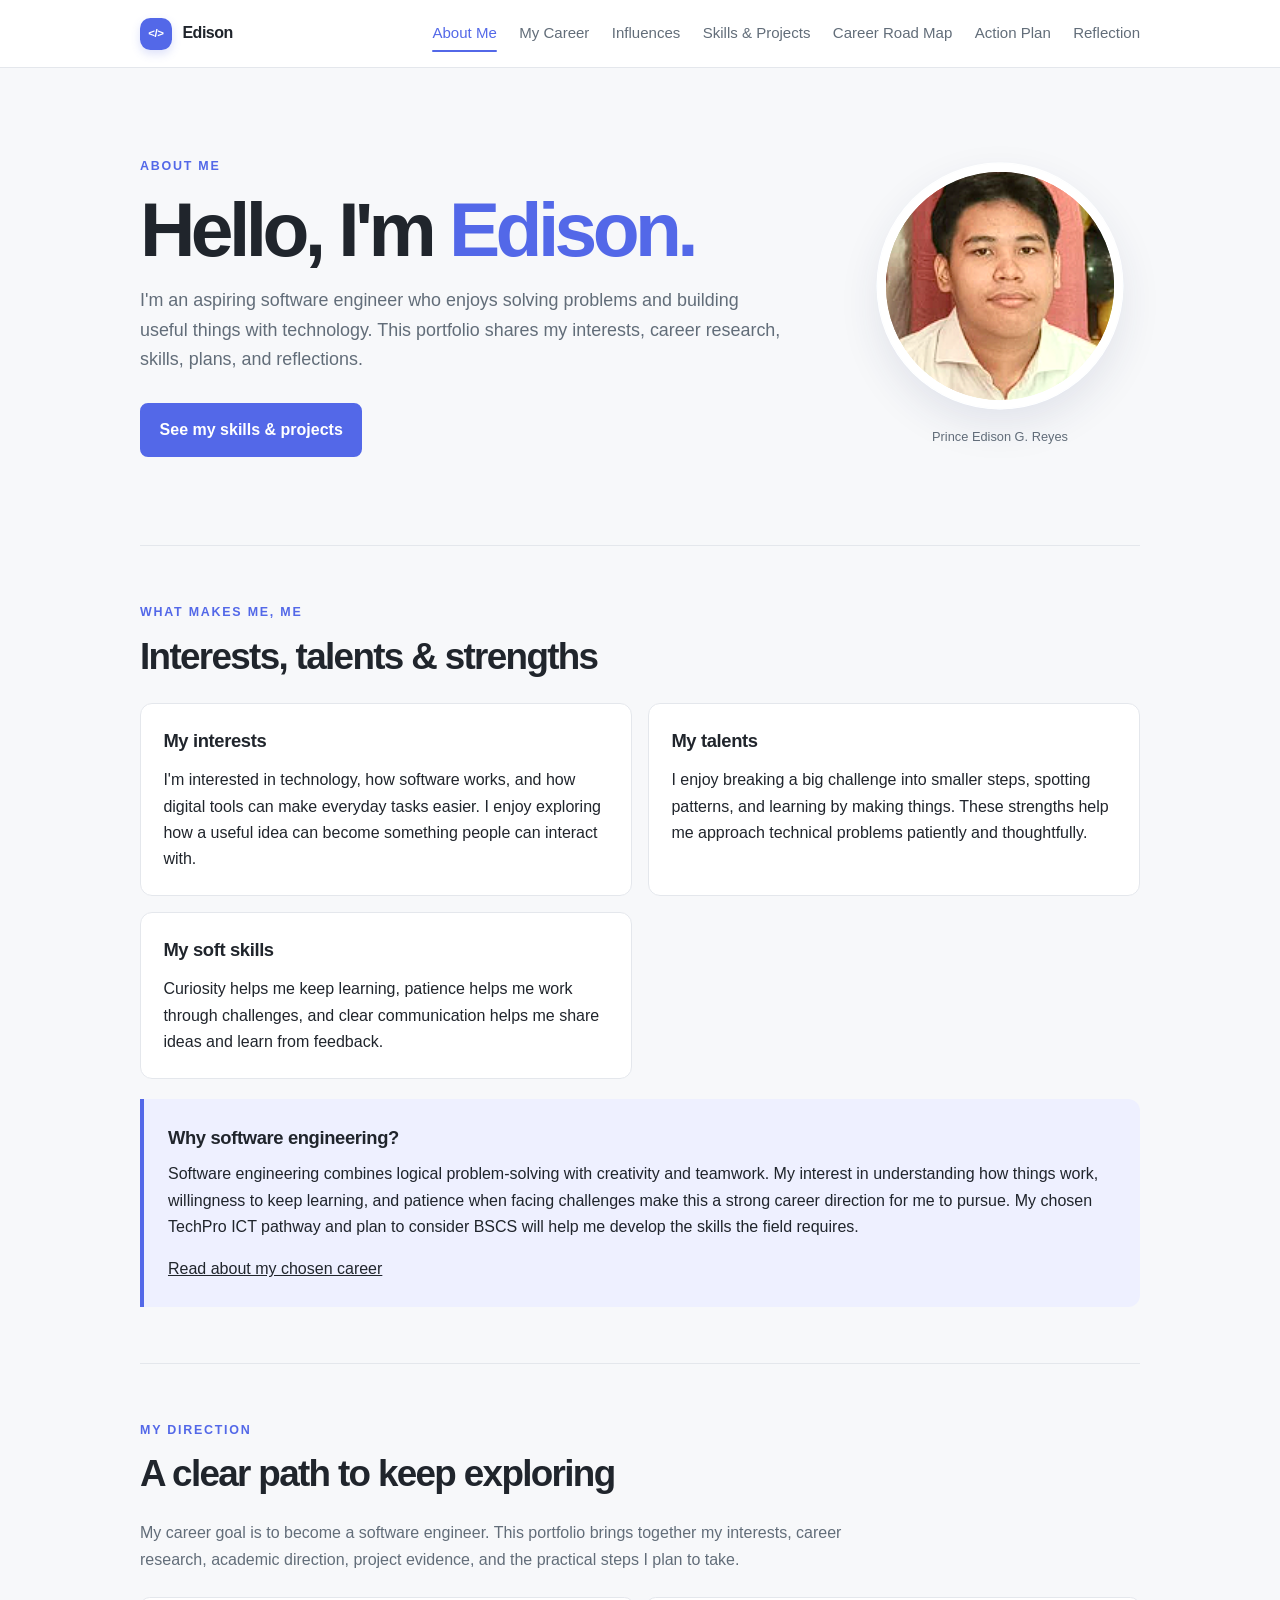
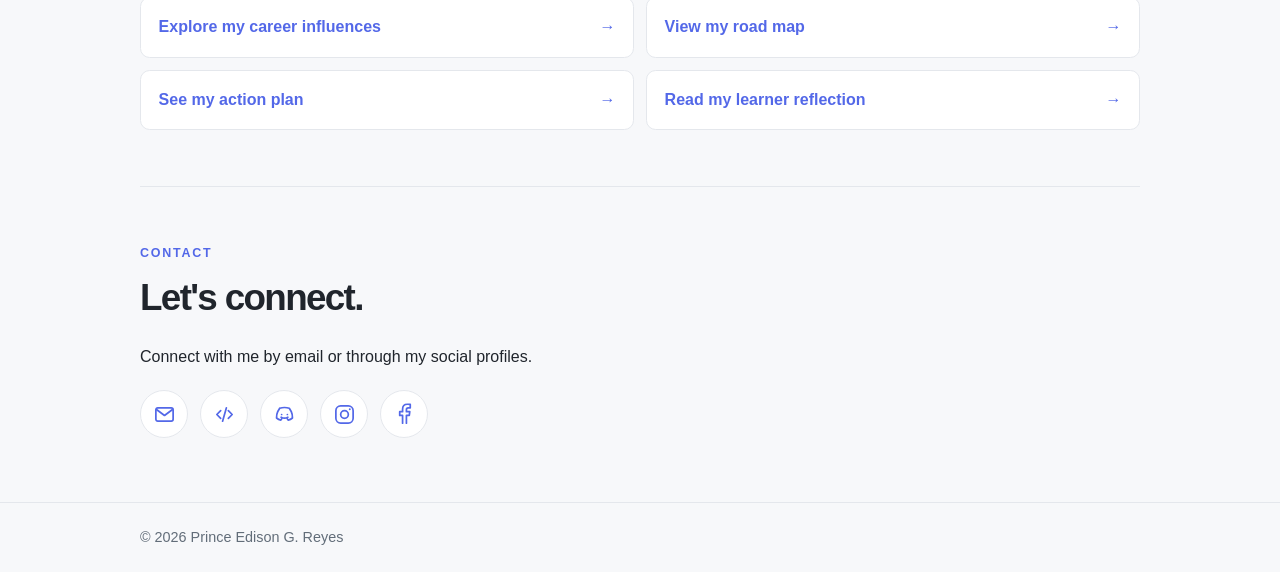
==== index.html @ 45c9e908 "commit" ====
<!DOCTYPE html>
<html lang="en">
<head>
  <meta charset="UTF-8">
  <meta name="viewport" content="width=device-width, initial-scale=1.0">
  <meta name="description" content="About Prince Edison G. Reyes, an aspiring software engineer.">
  <title>About Me | Edison</title>
  <link rel="stylesheet" href="style.css">
</head>
<body>
  <header class="site-header">
    <div class="container nav">
      <a class="brand" href="index.html"><span class="brand-mark" aria-hidden="true">&lt;/&gt;</span><span>Edison</span></a>
      <nav aria-label="Main navigation">
        <a href="index.html" aria-current="page">About Me</a>
        <a href="career.html">My Career</a>
        <a href="influences.html">Influences</a>
        <a href="skills-projects.html">Skills &amp; Projects</a>
        <a href="career-roadmap.html">Career Road Map</a>
        <a href="action-plan.html">Action Plan</a>
        <a href="reflection.html">Reflection</a>
      </nav>
    </div>
  </header>

  <main class="container">
    <section class="hero about-hero" aria-labelledby="intro-title">
      <div class="hero-copy">
        <p class="eyebrow">About me</p>
        <h1 id="intro-title">Hello, I'm <span class="accent-text">Edison.</span></h1>
        <p class="intro">I'm an aspiring software engineer who enjoys solving problems and building useful things with technology. This portfolio shares my interests, career research, skills, plans, and reflections.</p>
        <a class="button" href="skills-projects.html">See my skills &amp; projects</a>
      </div>
      <figure class="portrait">
        <img class="profile-photo" src="profile-photo.jpg" alt="Portrait of Prince Edison G. Reyes">
        <figcaption class="photo-caption">Prince Edison G. Reyes</figcaption>
      </figure>
    </section>

    <section class="content-section" aria-labelledby="about-title">
      <p class="eyebrow">What makes me, me</p>
      <h2 class="section-title" id="about-title">Interests, talents &amp; strengths</h2>
      <div class="info-grid">
        <article class="info-card">
          <h3>My interests</h3>
          <p>I'm interested in technology, how software works, and how digital tools can make everyday tasks easier. I enjoy exploring how a useful idea can become something people can interact with.</p>
        </article>
        <article class="info-card">
          <h3>My talents</h3>
          <p>I enjoy breaking a big challenge into smaller steps, spotting patterns, and learning by making things. These strengths help me approach technical problems patiently and thoughtfully.</p>
        </article>
        <article class="info-card">
          <h3>My soft skills</h3>
          <p>Curiosity helps me keep learning, patience helps me work through challenges, and clear communication helps me share ideas and learn from feedback.</p>
        </article>
      </div>
      <div class="callout">
        <h3>Why software engineering?</h3>
        <p>Software engineering combines logical problem-solving with creativity and teamwork. My interest in understanding how things work, willingness to keep learning, and patience when facing challenges make this a strong career direction for me to pursue. My chosen TechPro ICT pathway and plan to consider BSCS will help me develop the skills the field requires.</p>
        <a class="text-link" href="career.html">Read about my chosen career</a>
      </div>
    </section>

    <section class="content-section" aria-labelledby="reflection-preview-title">
      <p class="eyebrow">My direction</p>
      <h2 class="section-title" id="reflection-preview-title">A clear path to keep exploring</h2>
      <p class="section-lead">My career goal is to become a software engineer. This portfolio brings together my interests, career research, academic direction, project evidence, and the practical steps I plan to take.</p>
      <div class="quick-links">
        <a class="quick-link" href="influences.html">Explore my career influences <span aria-hidden="true">&rarr;</span></a>
        <a class="quick-link" href="career-roadmap.html">View my road map <span aria-hidden="true">&rarr;</span></a>
        <a class="quick-link" href="action-plan.html">See my action plan <span aria-hidden="true">&rarr;</span></a>
        <a class="quick-link" href="reflection.html">Read my learner reflection <span aria-hidden="true">&rarr;</span></a>
      </div>
    </section>

    <section class="content-section contact-section" aria-labelledby="contact-title">
      <p class="eyebrow">Contact</p>
      <h2 class="section-title" id="contact-title">Let's connect.</h2>
      <p>Connect with me by email or through my social profiles.</p>
      <div class="social-links" aria-label="Contact and social links">
        <a class="social-link" href="mailto:princeedisonreyes@gmail.com" aria-label="Email Edison" title="Email">
          <svg viewBox="0 0 24 24" aria-hidden="true">
            <rect x="3" y="5" width="18" height="14" rx="2"></rect>
            <path d="m4 7 8 6 8-6"></path>
          </svg>
        </a>
        <a class="social-link" href="https://github.com/lorddesso54" target="_blank" rel="noopener noreferrer" aria-label="Edison's GitHub profile" title="GitHub">
          <svg viewBox="0 0 24 24" aria-hidden="true">
            <path d="M8 8 4 12l4 4M16 8l4 4-4 4M14 5l-4 14"></path>
          </svg>
        </a>
        <a class="social-link" href="https://discord.com/users/559382779100397589" target="_blank" rel="noopener noreferrer" aria-label="Edison's Discord" title="Discord">
          <svg viewBox="0 0 24 24" aria-hidden="true">
            <path d="M7 5.5A16 16 0 0 1 12 4.7a16 16 0 0 1 5 .8l2 3.3a15 15 0 0 1 1.3 6.8 13 13 0 0 1-4.5 2.3l-1-1.6M9.2 16.3l-1 1.6a13 13 0 0 1-4.5-2.3A15 15 0 0 1 5 8.8l2-3.3"></path>
            <path d="M9 12h.01M15 12h.01M8.5 14.8a7 7 0 0 0 7 0"></path>
          </svg>
        </a>
        <a class="social-link" href="https://www.instagram.com/dessooo0/?hl=el" target="_blank" rel="noopener noreferrer" aria-label="Edison's Instagram profile" title="Instagram">
          <svg viewBox="0 0 24 24" aria-hidden="true">
            <rect x="3" y="3" width="18" height="18" rx="5"></rect>
            <circle cx="12" cy="12" r="4"></circle>
            <circle class="icon-dot" cx="17.5" cy="6.5" r="1"></circle>
          </svg>
        </a>
        <a class="social-link" href="https://www.facebook.com/princeedison.reyes.1" target="_blank" rel="noopener noreferrer" aria-label="Edison's Facebook profile" title="Facebook">
          <svg viewBox="0 0 24 24" aria-hidden="true">
            <path d="M14 21v-8h3l.5-4H14V7c0-1.2.4-2 2-2h2V1.5c-.8-.1-1.8-.2-3-.2-3 0-5 1.8-5 5.2V9H7v4h3v8"></path>
          </svg>
        </a>
      </div>
    </section>
  </main>

  <footer class="site-footer">
    <div class="container">
      <p>&copy; <span id="current-year"></span> Prince Edison G. Reyes</p>
    </div>
  </footer>
  <script src="script.js"></script>
</body>
</html>
---- style.css ----
:root {
  color-scheme: light;
  --ink: #20252c;
  --muted: #626d79;
  --paper: #f7f8fa;
  --accent: #5368e8;
  --line: #e4e7ec;
  --surface: #fff;
}

* {
  box-sizing: border-box;
}

html {
  scroll-behavior: smooth;
}

body {
  margin: 0;
  background: var(--paper);
  color: var(--ink);
  font-family: Arial, Helvetica, sans-serif;
  line-height: 1.65;
}

a {
  color: inherit;
}

.container {
  width: min(100% - 2.5rem, 1000px);
  margin-inline: auto;
}

.site-header {
  padding: 1.1rem 0;
  border-bottom: 1px solid var(--line);
  background: rgba(255, 255, 255, 0.92);
  animation: header-enter 500ms ease-out both;
}

.nav {
  display: flex;
  align-items: center;
  justify-content: space-between;
  gap: 1.5rem;
}

.brand {
  display: inline-flex;
  align-items: center;
  gap: 0.65rem;
  flex-shrink: 0;
  font-weight: 700;
  letter-spacing: -0.03em;
  text-decoration: none;
}

.brand-mark {
  display: grid;
  width: 2rem;
  height: 2rem;
  place-items: center;
  border-radius: 0.65rem;
  background: var(--accent);
  color: #fff;
  font-size: 0.72rem;
  font-weight: 800;
  letter-spacing: -0.04em;
  box-shadow: 0 4px 10px rgba(83, 104, 232, 0.2);
}

nav {
  display: flex;
  flex-wrap: wrap;
  gap: 1.4rem;
}

nav a {
  position: relative;
  color: var(--muted);
  font-size: 0.94rem;
  text-decoration: none;
  text-underline-offset: 0.25em;
}

nav a::after {
  position: absolute;
  right: 0;
  bottom: -0.35rem;
  left: 0;
  height: 2px;
  border-radius: 2px;
  background: var(--accent);
  content: "";
  transform: scaleX(0);
  transform-origin: left center;
  transition: transform 220ms ease;
}

nav a:hover,
nav a:focus-visible,
nav a[aria-current="page"] {
  color: var(--accent);
}

nav a[aria-current="page"] {
  text-decoration: none;
}

nav a:hover::after,
nav a:focus-visible::after,
nav a[aria-current="page"]::after {
  transform: scaleX(1);
}

nav a:nth-child(1) { animation-delay: 80ms; }
nav a:nth-child(2) { animation-delay: 140ms; }
nav a:nth-child(3) { animation-delay: 200ms; }
nav a:nth-child(4) { animation-delay: 260ms; }
nav a:nth-child(5) { animation-delay: 320ms; }
nav a:nth-child(6) { animation-delay: 380ms; }
nav a:nth-child(7) { animation-delay: 440ms; }

nav a {
  animation: nav-link-enter 420ms ease-out both;
}

@keyframes header-enter {
  from {
    opacity: 0;
    transform: translateY(-12px);
  }

  to {
    opacity: 1;
    transform: translateY(0);
  }
}

@keyframes nav-link-enter {
  from {
    opacity: 0;
    transform: translateY(-6px);
  }

  to {
    opacity: 1;
    transform: translateY(0);
  }
}

h1,
h2,
h3,
p {
  margin-top: 0;
}

h1 {
  max-width: 760px;
  margin-bottom: 1rem;
  font-size: clamp(2.6rem, 7vw, 4.8rem);
  line-height: 1.06;
  letter-spacing: -0.06em;
}

h3 {
  margin-bottom: 0.65rem;
  font-size: 1.15rem;
  letter-spacing: -0.02em;
}

.hero {
  display: grid;
  grid-template-columns: minmax(0, 1fr) 260px;
  align-items: center;
  gap: 3rem;
  padding: 5.5rem 0;
}

.hero-copy {
  max-width: 650px;
}

.eyebrow {
  margin-bottom: 0.75rem;
  color: var(--accent);
  font-size: 0.78rem;
  font-weight: 700;
  letter-spacing: 0.14em;
  text-transform: uppercase;
}

.accent-text {
  color: var(--accent);
}

.intro {
  max-width: 680px;
  margin-bottom: 1.75rem;
  color: var(--muted);
  font-size: 1.12rem;
}

.button {
  display: inline-block;
  padding: 0.75rem 1.1rem;
  border: 2px solid var(--accent);
  border-radius: 0.5rem;
  background: var(--accent);
  color: #fff;
  font-weight: 700;
  text-decoration: none;
}

.button:hover,
.button:focus-visible {
  border-color: #3e52cf;
  background: #3e52cf;
}

.portrait {
  width: 240px;
  margin: 0;
  text-align: center;
}

.photo-caption {
  margin-top: 0.7rem;
  color: var(--muted);
  font-size: 0.8rem;
}

.profile-photo {
  width: 100%;
  aspect-ratio: 1;
  object-fit: cover;
  border: 8px solid var(--surface);
  border-radius: 50%;
  box-shadow: 0 0 0 1px var(--line), 0 16px 40px rgba(36, 48, 92, 0.1);
  filter: contrast(1.02) saturate(1.02) brightness(1.12);
  transform: scale(1.02);
  image-rendering: auto;
}

.page-intro {
  padding: 5rem 0 3.5rem;
}

.page-intro .intro {
  margin-bottom: 0;
}

.content-section {
  padding: 3.5rem 0;
  border-top: 1px solid var(--line);
}

.section-title {
  margin-bottom: 1.5rem;
  font-size: clamp(1.75rem, 4vw, 2.3rem);
  line-height: 1.2;
  letter-spacing: -0.045em;
}

.info-grid,
.skills-grid,
.requirements-grid,
.project-grid {
  display: grid;
  grid-template-columns: repeat(2, minmax(0, 1fr));
  gap: 1rem;
}

.info-card,
.project-card {
  padding: 1.4rem;
  border: 1px solid var(--line);
  border-radius: 0.75rem;
  background: var(--surface);
}

.info-card p:last-child,
.project-card p:last-child {
  margin-bottom: 0;
}

.info-grid .info-card:first-child {
  grid-column: auto;
}

.edit-note {
  display: block;
  margin-top: 0.5rem;
  color: var(--muted);
  font-size: 0.88rem;
  font-style: italic;
}

.callout {
  margin-top: 1.25rem;
  padding: 1.5rem;
  border-left: 4px solid var(--accent);
  border-radius: 0 0.75rem 0.75rem 0;
  background: #eef0ff;
}

.callout h3,
.callout h2 {
  margin-bottom: 0.5rem;
}

.callout p:last-child {
  margin-bottom: 0;
}

.contact-section {
  padding-bottom: 4rem;
}

.social-links {
  display: flex;
  flex-wrap: wrap;
  gap: 0.75rem;
  margin-top: 1.25rem;
}

.social-link {
  display: grid;
  width: 48px;
  height: 48px;
  place-items: center;
  border: 1px solid var(--line);
  border-radius: 50%;
  background: var(--surface);
  color: var(--accent);
  transition: background-color 150ms ease, color 150ms ease, transform 150ms ease;
}

.social-link:hover,
.social-link:focus-visible {
  transform: translateY(-2px);
  background: var(--accent);
  color: #fff;
}

.social-link:focus-visible {
  outline: 3px solid #aeb8ff;
  outline-offset: 3px;
}

.social-link svg {
  width: 23px;
  height: 23px;
  fill: none;
  stroke: currentColor;
  stroke-linecap: round;
  stroke-linejoin: round;
  stroke-width: 1.8;
}

.social-link .icon-dot {
  fill: currentColor;
  stroke: none;
}

.social-note {
  margin-top: 0.85rem;
  color: var(--muted);
  font-size: 0.85rem;
}

.section-lead {
  max-width: 740px;
  margin-bottom: 1.5rem;
  color: var(--muted);
}

.storage-note {
  margin: -0.6rem 0 1.5rem;
  color: var(--muted);
  font-size: 0.88rem;
}

.career-visual {
  display: flex;
  flex-wrap: wrap;
  align-items: center;
  justify-content: center;
  gap: 0.65rem;
  margin: 1.5rem 0;
  padding: 1.25rem;
  border: 1px solid var(--line);
  border-radius: 0.75rem;
  background: var(--surface);
  color: var(--accent);
  font-weight: 700;
}

.career-visual span:nth-child(odd) {
  padding: 0.45rem 0.7rem;
  border-radius: 2rem;
  background: #eef0ff;
}

.analysis-draft {
  display: grid;
  gap: 0.25rem;
  padding: 1.5rem;
  border: 1px solid var(--line);
  border-radius: 0.75rem;
  background: var(--surface);
}

.analysis-draft p {
  margin-bottom: 0.75rem;
}

.analysis-draft p:last-child {
  margin-bottom: 0;
}

.quick-links {
  display: grid;
  grid-template-columns: repeat(2, minmax(0, 1fr));
  gap: 0.75rem;
}

.quick-link {
  display: flex;
  justify-content: space-between;
  gap: 1rem;
  padding: 1rem 1.1rem;
  border: 1px solid var(--line);
  border-radius: 0.6rem;
  background: var(--surface);
  color: var(--accent);
  font-weight: 700;
  text-decoration: none;
}

.quick-link:hover,
.quick-link:focus-visible {
  border-color: var(--accent);
}

.factor-list {
  display: grid;
  gap: 0.8rem;
}

.factor-row {
  display: grid;
  grid-template-columns: 130px minmax(0, 1fr);
  gap: 1.25rem;
  padding: 1.35rem;
  border: 1px solid var(--line);
  border-radius: 0.75rem;
  background: var(--surface);
}

.factor-row h3 {
  margin-bottom: 0.45rem;
}

.factor-row p {
  margin-bottom: 0;
  color: var(--muted);
}

.factor-label {
  color: var(--accent);
  font-size: 0.78rem;
  font-weight: 700;
  letter-spacing: 0.1em;
  text-transform: uppercase;
}

.action-table-wrap {
  overflow-x: auto;
  border: 2px solid var(--accent);
  background: var(--surface);
}

.action-plan-table {
  width: 100%;
  min-width: 760px;
  table-layout: fixed;
  border-collapse: separate;
  border-spacing: 0;
  text-align: left;
}

.action-plan-table tr > :nth-child(1) {
  width: 21%;
}

.action-plan-table tr > :nth-child(2) {
  width: 25%;
}

.action-plan-table tr > :nth-child(3) {
  width: 34%;
}

.action-plan-table tr > :nth-child(4) {
  width: 20%;
}

.action-plan-table th,
.action-plan-table td {
  padding: 1.1rem;
  border-right: 2px solid var(--accent);
  border-bottom: 2px solid var(--accent);
  vertical-align: top;
}

.action-plan-table tr > :last-child {
  border-right: 0;
}

.action-plan-table tbody tr:last-child > * {
  border-bottom: 0;
}

.action-plan-table thead th {
  border-bottom: 2px solid var(--accent);
  background: var(--accent);
  color: #fff;
  font-size: 1rem;
  font-weight: 700;
  letter-spacing: 0.04em;
  text-align: center;
  text-transform: uppercase;
}

.action-plan-table tbody th {
  width: 22%;
  color: var(--ink);
  font-size: 0.98rem;
  text-align: left;
}

.action-plan-table td {
  color: var(--muted);
  font-size: 0.94rem;
}

.action-plan-table tbody tr:nth-child(even) {
  background: #f1f3ff;
}

.reflection-list {
  display: grid;
  gap: 0.85rem;
}

.reflection-prompt {
  padding: 1.3rem 1.4rem;
  border-left: 4px solid #cbd1ff;
  border-radius: 0 0.65rem 0.65rem 0;
  background: var(--surface);
}

.reflection-prompt h3 {
  margin-bottom: 0.55rem;
}

.reflection-prompt p {
  margin-bottom: 0;
  color: var(--muted);
}

.reflection-note {
  margin-bottom: 3.5rem;
}

.skill-card {
  border-top: 3px solid #cbd1ff;
}

.skills-grid .skill-card:last-child {
  grid-column: 1 / -1;
  justify-self: center;
  width: calc((100% - 1rem) / 2);
}

.evidence {
  color: var(--muted);
  font-size: 0.92rem;
}

.project-card {
  padding: 1.6rem;
}

.project-card p {
  color: var(--muted);
}

.project-card strong {
  color: var(--ink);
}

.project-card a {
  color: var(--accent);
  font-weight: 700;
  text-underline-offset: 0.2em;
}

.project-number,
.step-label {
  color: var(--accent);
  font-size: 0.76rem;
  font-weight: 700;
  letter-spacing: 0.12em;
}

.project-card h3 {
  font-size: 1.35rem;
}

.evidence-image {
  margin-top: 1.25rem;
  padding-top: 1rem;
  border-top: 1px solid var(--line);
}

.evidence-image img {
  display: block;
  width: 100%;
  max-height: 420px;
  object-fit: contain;
  object-position: center;
  border: 1px solid var(--line);
  border-radius: 0.5rem;
  background: var(--paper);
}

.evidence-image a {
  display: block;
  cursor: zoom-in;
}

.image-viewer {
  position: relative;
  width: min(96vw, 1200px);
  max-width: none;
  max-height: 94vh;
  padding: 3rem 1rem 1rem;
  border: 1px solid var(--line);
  border-radius: 0.75rem;
  background: var(--surface);
}

.image-viewer::backdrop {
  background: rgba(16, 20, 30, 0.82);
}

.image-viewer img {
  display: block;
  width: 100%;
  max-height: calc(94vh - 4rem);
  object-fit: contain;
}

.image-viewer-close {
  position: absolute;
  top: 0.5rem;
  right: 0.6rem;
  width: 2.25rem;
  height: 2.25rem;
  border: 0;
  border-radius: 50%;
  background: var(--paper);
  color: var(--ink);
  font-size: 1.5rem;
  line-height: 1;
  cursor: pointer;
}

.evidence-image figcaption,
.evidence-image-hint {
  margin: 0.5rem 0 0;
  color: var(--muted);
  font-size: 0.85rem;
  overflow-wrap: anywhere;
}

.evidence-image[hidden],
.evidence-image img[hidden],
.evidence-image figcaption[hidden],
.evidence-image-hint[hidden] {
  display: none;
}

.requirements-grid ul {
  margin-bottom: 0;
  padding-left: 1.2rem;
  color: var(--muted);
}

.requirements-grid li + li {
  margin-top: 0.7rem;
}

.roadmap {
  display: grid;
  gap: 1rem;
  margin: 0;
  padding: 0;
  list-style: none;
}

.roadmap-step {
  display: grid;
  grid-template-columns: 100px minmax(0, 1fr);
  gap: 1.25rem;
  padding: 1.5rem;
  border: 1px solid var(--line);
  border-radius: 0.75rem;
  background: var(--surface);
}

.roadmap-step h3 {
  margin-bottom: 0.5rem;
}

.roadmap-step p {
  color: var(--muted);
}

.roadmap-step .milestone {
  margin-bottom: 0;
  font-size: 0.92rem;
}

.milestone strong {
  color: var(--ink);
}

.roadmap-note {
  margin: 0 0 3.5rem;
}

.site-footer {
  padding: 1.4rem 0;
  border-top: 1px solid var(--line);
  color: var(--muted);
  font-size: 0.9rem;
}

.site-footer p {
  margin: 0;
}

[data-reveal] {
  opacity: 0;
  transform: translateY(18px);
  transition: opacity 600ms ease, transform 600ms cubic-bezier(0.2, 0.7, 0.2, 1);
}

[data-reveal].is-visible {
  opacity: 1;
  transform: translateY(0);
}

.info-card,
.project-card,
.factor-row,
.roadmap-step,
.action-card {
  transition: transform 220ms ease, box-shadow 220ms ease, border-color 220ms ease;
}

.info-card:hover,
.project-card:hover,
.factor-row:hover,
.roadmap-step:hover,
.action-card:hover {
  transform: translateY(-4px);
  border-color: #cbd1ff;
  box-shadow: 0 12px 28px rgba(36, 48, 92, 0.09);
}

.button,
.quick-link,
.brand,
nav a {
  transition: color 180ms ease, background-color 180ms ease, border-color 180ms ease, transform 180ms ease;
}

.button:hover,
.button:focus-visible {
  transform: translateY(-2px);
  box-shadow: 0 8px 18px rgba(83, 104, 232, 0.24);
}

.quick-link:hover,
.quick-link:focus-visible {
  transform: translateY(-2px);
  box-shadow: 0 8px 18px rgba(36, 48, 92, 0.08);
}

.brand:hover,
.brand:focus-visible {
  color: var(--accent);
}

.brand:hover .brand-mark,
.brand:focus-visible .brand-mark {
  transform: rotate(-6deg) scale(1.05);
}

.brand-mark {
  transition: transform 180ms ease, box-shadow 180ms ease;
}

.profile-photo {
  transition: transform 300ms ease, box-shadow 300ms ease;
}

.portrait:hover .profile-photo {
  transform: scale(1.035);
  box-shadow: 0 0 0 1px var(--line), 0 20px 48px rgba(36, 48, 92, 0.16);
}

.career-visual span:nth-child(odd) {
  transition: transform 180ms ease, background-color 180ms ease;
}

.career-visual span:nth-child(odd):hover {
  transform: translateY(-3px);
  background: #dfe3ff;
}

.social-link svg {
  transition: transform 180ms ease;
}

.social-link:hover svg,
.social-link:focus-visible svg {
  transform: scale(1.12);
}

@media (prefers-reduced-motion: reduce) {
  *,
  *::before,
  *::after {
    scroll-behavior: auto !important;
    animation-duration: 0.01ms !important;
    animation-iteration-count: 1 !important;
    transition-duration: 0.01ms !important;
  }

  [data-reveal] {
    opacity: 1;
    transform: none;
  }

  .site-header,
  nav a {
    animation: none;
  }

  nav a::after {
    transition: none;
  }
}

@media (max-width: 700px) {
  .nav {
    align-items: flex-start;
    flex-direction: column;
    gap: 0.75rem;
  }

  nav {
    gap: 0.6rem 1rem;
  }

  .hero {
    grid-template-columns: 1fr;
    gap: 2rem;
    padding: 4rem 0;
  }

  .portrait {
    width: 180px;
  }

  .page-intro {
    padding-top: 4rem;
  }

  .info-grid,
  .skills-grid,
  .requirements-grid,
  .project-grid,
  .quick-links {
    grid-template-columns: 1fr;
  }

  .skills-grid .skill-card:last-child {
    grid-column: auto;
    justify-self: stretch;
    width: 100%;
  }

  .roadmap-step {
    grid-template-columns: 1fr;
    gap: 0.5rem;
  }

  .factor-row {
    grid-template-columns: 1fr;
    gap: 0.4rem;
  }
}
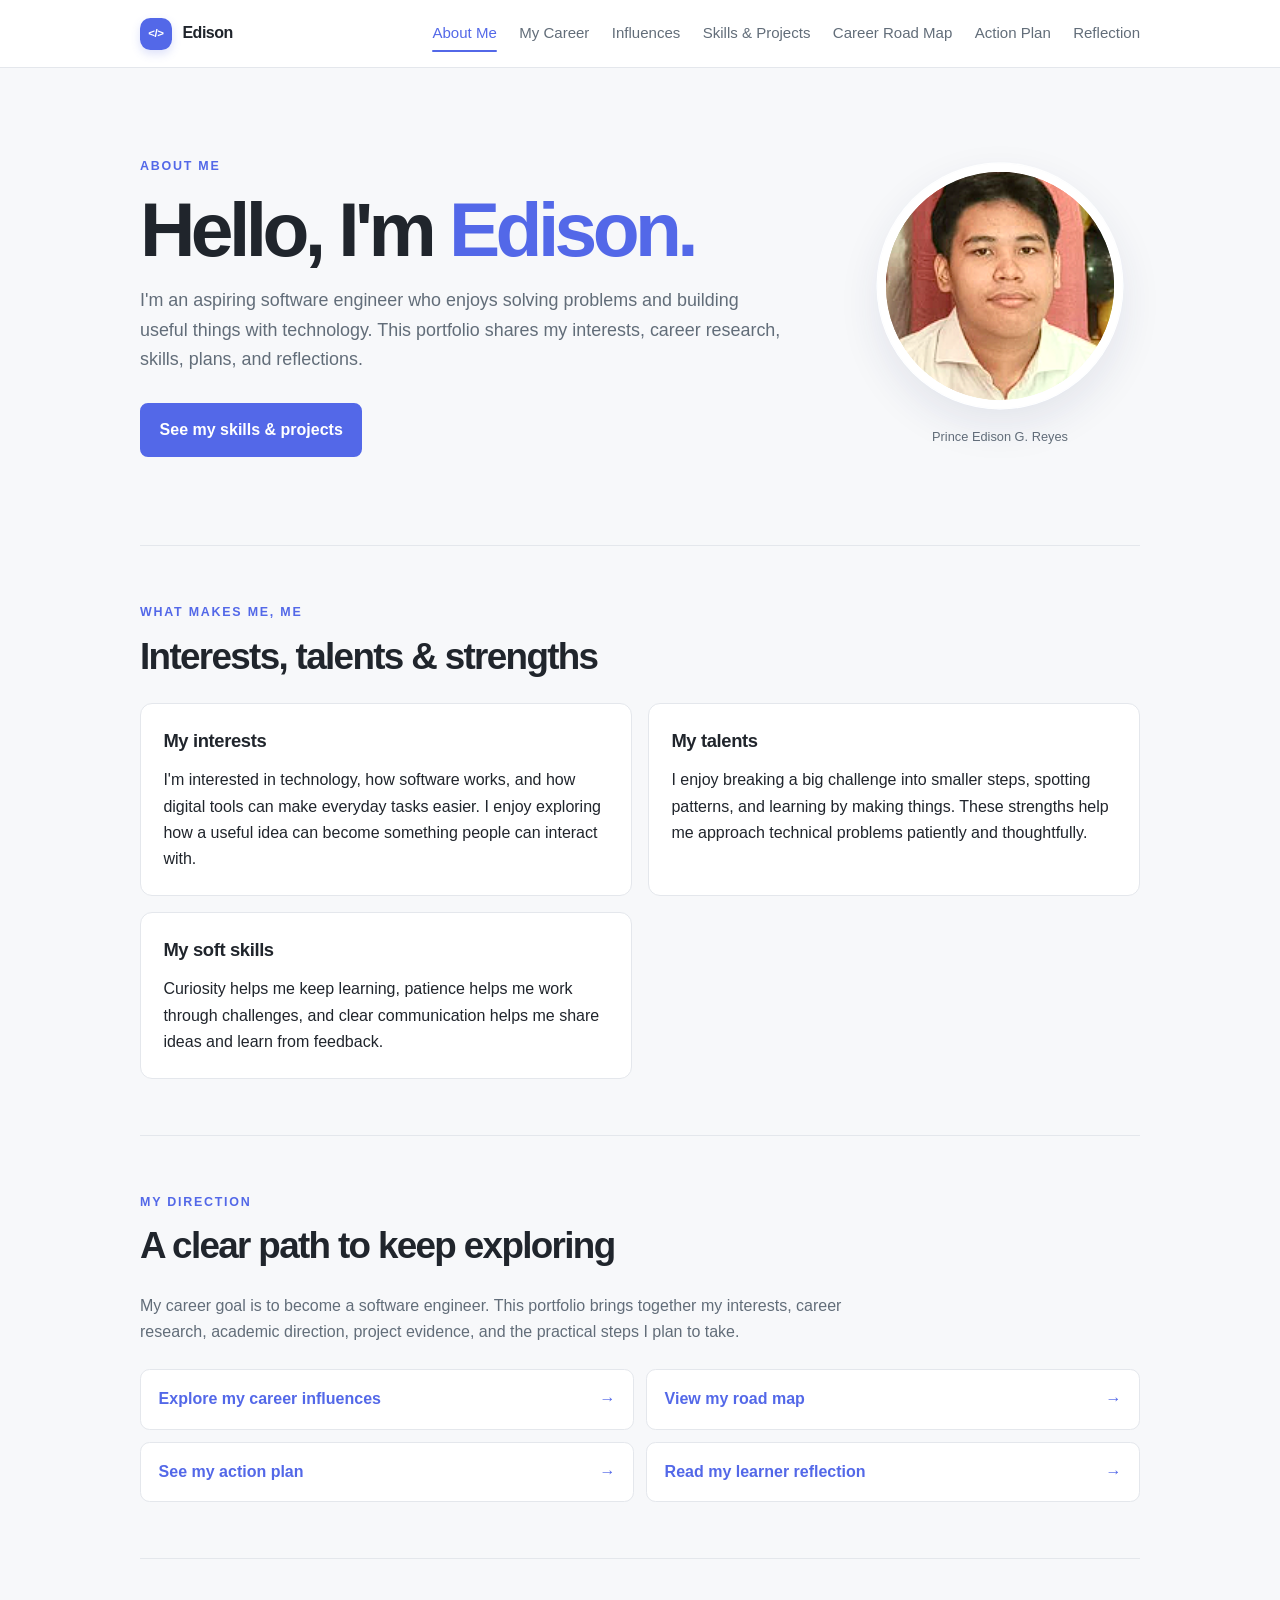
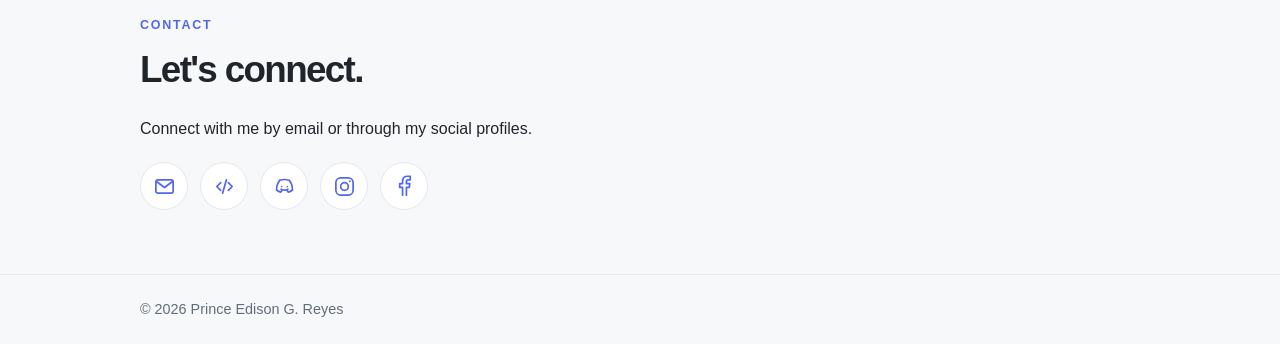
==== commit c9c8e6de: "change styles and modified some texts" ====
--- a/index.html
+++ b/index.html
@@ -53,11 +53,6 @@
           <h3>My soft skills</h3>
           <p>Curiosity helps me keep learning, patience helps me work through challenges, and clear communication helps me share ideas and learn from feedback.</p>
         </article>
-      </div>
-      <div class="callout">
-        <h3>Why software engineering?</h3>
-        <p>Software engineering combines logical problem-solving with creativity and teamwork. My interest in understanding how things work, willingness to keep learning, and patience when facing challenges make this a strong career direction for me to pursue. My chosen TechPro ICT pathway and plan to consider BSCS will help me develop the skills the field requires.</p>
-        <a class="text-link" href="career.html">Read about my chosen career</a>
       </div>
     </section>
 
--- a/style.css
+++ b/style.css
@@ -34,9 +34,12 @@
 }
 
 .site-header {
+  position: sticky;
+  top: 0;
+  z-index: 10;
   padding: 1.1rem 0;
   border-bottom: 1px solid var(--line);
-  background: rgba(255, 255, 255, 0.92);
+  background: rgba(255, 255, 255, 0.97);
   animation: header-enter 500ms ease-out both;
 }
 
